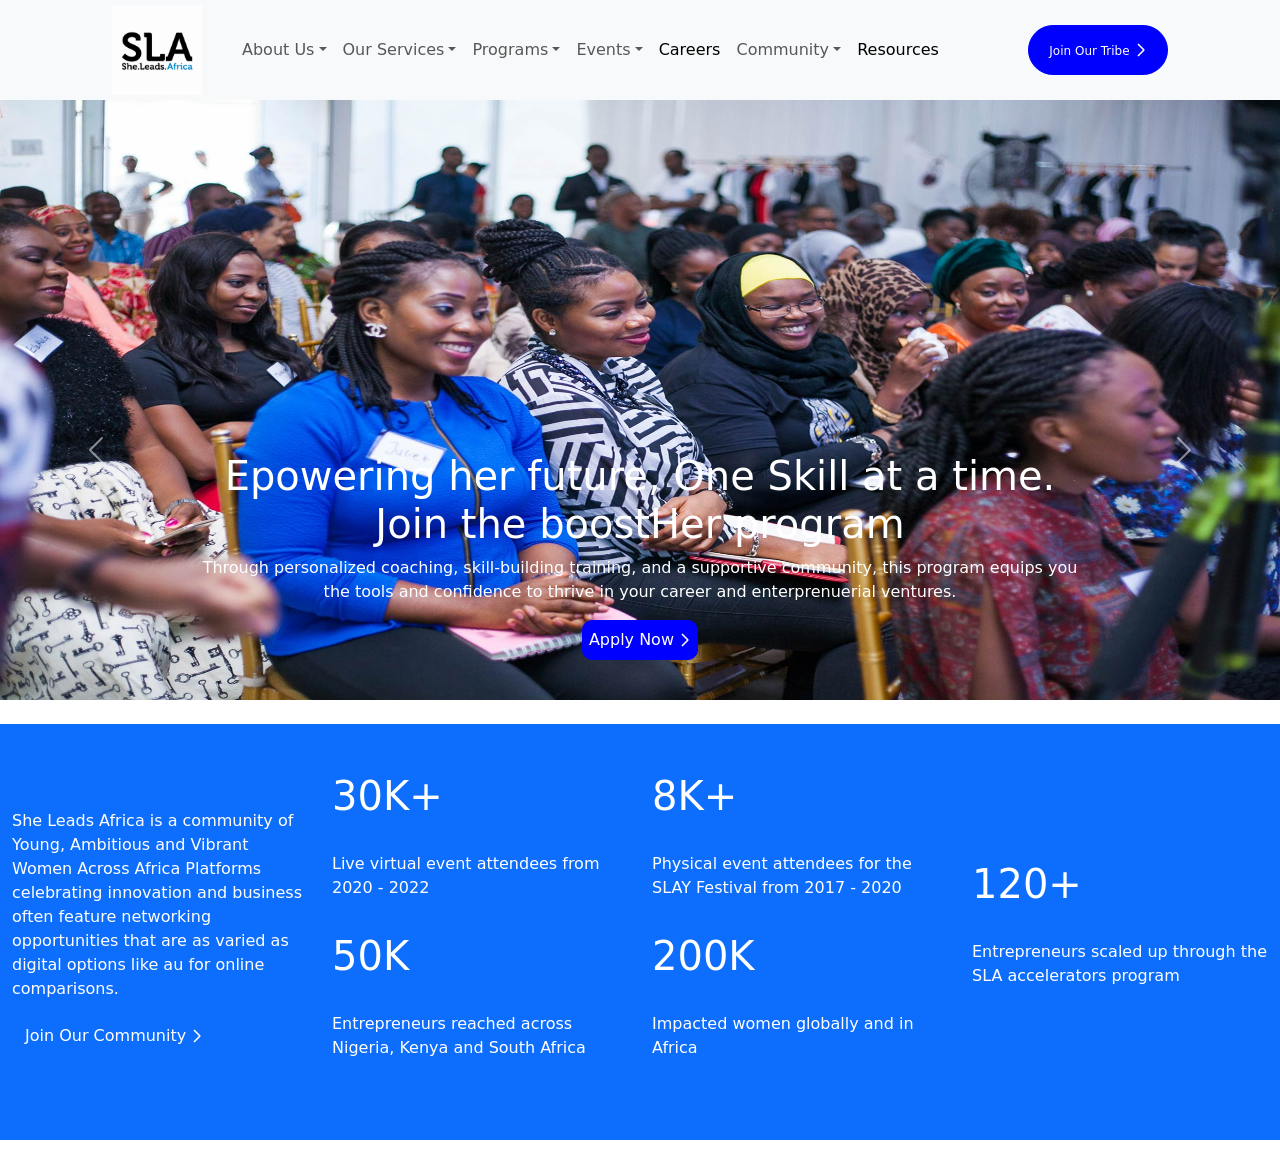
==== index.html @ 33918629 "creating HTML and CSS file" ====
<!DOCTYPE html>
<html lang="en">

<head>
    <meta charset="UTF-8">
    <meta name="viewport" content="width=device-width, initial-scale=1.0">
    <title>sheleadsafrica</title>
    <link rel="stylesheet" href="index.css">
    <link href="https://cdn.jsdelivr.net/npm/bootstrap@5.3.8/dist/css/bootstrap.min.css" rel="stylesheet"
        integrity="sha384-sRIl4kxILFvY47J16cr9ZwB07vP4J8+LH7qKQnuqkuIAvNWLzeN8tE5YBujZqJLB" crossorigin="anonymous">
</head>

<body>
    <style>
        .navbar {
            padding: 0px 100px;
        }

        #navbar-nav {
            padding: 0px 0px;

        }

        .navbar {
            text-align: center;
            align-items: center;
        }

        .navbarbtn {
            display: flex;
            justify-content: space-between;
        }

        .navbarbtn button {
            background-color: blue;
            border: 1px solid blue;
            height: 50px;
            width: 140px;
            border-radius: 30px;
        }

        .navbarbtn a {
            text-align: center;
            color: white;
            text-decoration: none;
            font-size: 12px;
        }

        .container-fluid {
            align-items: center;
        }
    </style>






    <nav class="navbar navbar-expand-lg bg-body-tertiary">
        <div class="container-fluid">
            <a class="navbar-brand" href="#"> <img width="90px" height="90px" src="./IMAGES/SLA LOGO.png"
                    alt="SLA LOGO"></a>
            <!-- <button class="navbar-toggler" type="button" data-bs-toggle="collapse"
                data-bs-target="#navbarSupportedContent" aria-controls="navbarSupportedContent" aria-expanded="false"
                aria-label="Toggle navigation">
                <span class="navbar-toggler-icon"></span>
            </button> -->
            <div class="collapse navbar-collapse" id="navbarSupportedContent">
                <ul id="navbar-nav" class="navbar-nav me-auto mb-2 mb-lg-0">
                    <li class="about-item dropdown ps-3">
                        <a class="nav-link dropdown-toggle" href="#" role="button" data-bs-toggle="dropdown"
                            aria-expanded="false">
                            About Us</a>
                        <ul class="dropdown-menu">
                            <li><a class="dropdown-item" href="#">Action</a></li>
                            <li><a class="dropdown-item" href="#">Another action</a></li>
                            <li>
                                <hr class="dropdown-divider">
                            </li>
                            <li><a class="dropdown-item" href="#">Something else here</a></li>
                        </ul>
                    </li>

                    <li class="ourservice-item dropdown">
                        <a class="nav-link dropdown-toggle" href="#" role="button" data-bs-toggle="dropdown"
                            aria-expanded="false">
                            Our Services</a>
                        <ul class="dropdown-menu">
                            <li><a class="dropdown-item" href="#">Action</a></li>
                            <li><a class="dropdown-item" href="#">Another action</a></li>
                            <li>
                                <hr class="dropdown-divider">
                            </li>
                            <li><a class="dropdown-item" href="#">Something else here</a></li>
                        </ul>
                    </li>

                    <li class="programs-item dropdown">
                        <a class="nav-link dropdown-toggle" href="#" role="button" data-bs-toggle="dropdown"
                            aria-expanded="false">
                            Programs</a>
                        <ul class="dropdown-menu">
                            <li><a class="dropdown-item" href="#">Action</a></li>
                            <li><a class="dropdown-item" href="#">Another action</a></li>
                            <li>
                                <hr class="dropdown-divider">
                            </li>
                            <li><a class="dropdown-item" href="#">Something else here</a></li>
                        </ul>
                    </li>

                    <li class="events-item dropdown">
                        <a class="nav-link dropdown-toggle" href="#" role="button" data-bs-toggle="dropdown"
                            aria-expanded="false">
                            Events</a>
                        <ul class="dropdown-menu">
                            <li><a class="dropdown-item" href="#">Action</a></li>
                            <li><a class="dropdown-item" href="#">Another action</a></li>
                            <li>
                                <hr class="dropdown-divider">
                            </li>
                            <li><a class="dropdown-item" href="#">Something else here</a></li>
                        </ul>
                    </li>

                    <li class="nav-item">
                        <a class="nav-link active" aria-current="page" href="#">Careers</a>
                    </li>

                    <li class="community-item dropdown">
                        <a class="nav-link dropdown-toggle" href="#" role="button" data-bs-toggle="dropdown"
                            aria-expanded="false">
                            Community</a>
                        <ul class="dropdown-menu">
                            <li><a class="dropdown-item" href="#">Action</a></li>
                            <li><a class="dropdown-item" href="#">Another action</a></li>
                            <li>
                                <hr class="dropdown-divider">
                            </li>
                            <li><a class="somethng-item" href="#">Something else here</a></li>
                        </ul>
                    </li>

                    <li class="resources-item">
                        <a class="nav-link active" aria-current="page" href="#">Resources</a>
                    </li>
                </ul>
                <div class="navbarbtn" role="search">
                    <div class="navbarbtn">
                        <button><a href="">Join Our Tribe</a>
                            <svg xmlns="http://www.w3.org/2000/svg" width="12" height="24" viewBox="0 0 12 24">
                                <defs>
                                    <path id="SVG1pzpbdYY" fill="#fff"
                                        d="m7.588 12.43l-1.061 1.06L.748 7.713a.996.996 0 0 1 0-1.413L6.527.52l1.06 1.06l-5.424 5.425z" />
                                </defs>
                                <use fill-rule="evenodd" href="#SVG1pzpbdYY" transform="rotate(-180 5.02 9.505)" />
                            </svg>
                        </button>
                    </div>
                </div>
            </div>
        </div>
    </nav>

    <!-- carosel section -->
    <div id="carouselExampleCaptions" class="carousel slide">
        <!-- <div class="carousel-indicators">
            <button type="button" data-bs-target="#carouselExampleCaptions" data-bs-slide-to="0" class="active"
                aria-current="true" aria-label="Slide 1"></button>
            <button type="button" data-bs-target="#carouselExampleCaptions" data-bs-slide-to="1"
                aria-label="Slide 2"></button>
            <button type="button" data-bs-target="#carouselExampleCaptions" data-bs-slide-to="2"
                aria-label="Slide 3"></button>
        </div> -->
        <div class="carousel-inner">
            <div class="carousel-item active">
                <img height="600px" src="./IMAGES/background 1.jpg" class="d-block w-100" alt="...">
                <div class="carousel-caption d-none d-md-block">
                    <h1>Epowering her future, One Skill at a time. Join the boostHer program</h1>
                    <p>Through personalized coaching, skill-building training, and a supportive community, this program
                        equips you the tools and confidence to thrive in your career and enterprenuerial ventures.</p>

                    <button id="a-background1"><a href="">Apply Now</a>
                        <svg xmlns="http://www.w3.org/2000/svg" width="12" height="24" viewBox="0 0 12 24">
                            <defs>
                                <path id="SVG1pzpbdYY" fill="#fff"
                                    d="m7.588 12.43l-1.061 1.06L.748 7.713a.996.996 0 0 1 0-1.413L6.527.52l1.06 1.06l-5.424 5.425z" />
                            </defs>
                            <use fill-rule="evenodd" href="#SVG1pzpbdYY" transform="rotate(-180 5.02 9.505)" />
                        </svg>
                    </button>
                </div>
            </div>
            <div class="carousel-item">
                <img height="600px" src="./IMAGES/background 2.jpg" class="d-block w-100" alt="...">
                <div class="carousel-caption d-none d-md-block">
                    <h1>The #1 destination for resource and program catering to smart and ambitious African women</h1>
                    <button id="a-background2"><a href="">See Our Programs</a>
                        <svg xmlns="http://www.w3.org/2000/svg" width="12" height="24" viewBox="0 0 12 24">
                            <defs>
                                <path id="SVG1pzpbdYY" fill="#fff"
                                    d="m7.588 12.43l-1.061 1.06L.748 7.713a.996.996 0 0 1 0-1.413L6.527.52l1.06 1.06l-5.424 5.425z" />
                            </defs>
                            <use fill-rule="evenodd" href="#SVG1pzpbdYY" transform="rotate(-180 5.02 9.505)" />
                        </svg>
                    </button>
            </div>
            </div>
        </div>
            <div class="carousel-item">
                <img height="600px" src="./IMAGES/background  3.jpg" class="d-block w-100" alt="...">
                <div class="carousel-caption d-none d-md-block">
                    <h1>Spark And Drive The Potential Of African Women. Sign Up For Our Newsletter.</h1>
                    <p>She Leads Africa and has empowerinf newsletter that support you in making your dream a reality! We have plenty of informative resoureces plus plenty of inspiring stories to motivate you on your journey. Sign up now let's start turning your dream into reality together.</p>
                    <button id="a-background3"><a href="">Sign Up</a>
                        <svg xmlns="http://www.w3.org/2000/svg" width="12" height="24" viewBox="0 0 12 24">
                            <defs>
                                <path id="SVG1pzpbdYY" fill="#fff"
                                    d="m7.588 12.43l-1.061 1.06L.748 7.713a.996.996 0 0 1 0-1.413L6.527.52l1.06 1.06l-5.424 5.425z" />
                            </defs>
                            <use fill-rule="evenodd" href="#SVG1pzpbdYY" transform="rotate(-180 5.02 9.505)" />
                        </svg>
                    </button>
                </div>
            </div>
        </div>
        <button class="carousel-control-prev" type="button" data-bs-target="#carouselExampleCaptions"
            data-bs-slide="prev">
            <span class="carousel-control-prev-icon" aria-hidden="true"></span>
            <span class="visually-hidden">Previous</span>
        </button>
        <button class="carousel-control-next" type="button" data-bs-target="#carouselExampleCaptions"
            data-bs-slide="next">
            <span class="carousel-control-next-icon" aria-hidden="true"></span>
            <span class="visually-hidden">Next</span>
        </button>
    </div>

    <!-- GRID WITH ITS RESPONSIVENESS IN BOOTSTRAP -->
    <div class="container-fluid">
        <div class="row align-items-center my-4 py-5 bg-primary">
            <div class="col-3">
                <p class="text-white">She Leads Africa is a community of Young, Ambitious and Vibrant Women Across Africa Platforms celebrating innovation and business often feature networking opportunities that are as varied as digital options like au for online comparisons.</p>
                <button class="btn btn-primary">Join Our Community <svg xmlns="http://www.w3.org/2000/svg" width="12" height="24" viewBox="0 0 12 24"><defs><path id="SVG1pzpbdYY" fill="#fff" d="m7.588 12.43l-1.061 1.06L.748 7.713a.996.996 0 0 1 0-1.413L6.527.52l1.06 1.06l-5.424 5.425z"/></defs><use fill-rule="evenodd" href="#SVG1pzpbdYY" transform="rotate(-180 5.02 9.505)"/></svg></button>
            </div>
            <div class="col-3">
                <h1 class="30k text-white pb-4"> 30K+</h1>
                <p class="30kpara text-white pb-3">Live virtual event attendees from 2020 - 2022</p>
                <h1 class="50k text-white pb-4">50K</h1>
                <p class="50kpara text-white pb-3">Entrepreneurs reached across Nigeria, Kenya and South Africa</p>
            </div>
            <div class="col-3">
                <h1 class="8k text-white pb-4"> 8K+</h1>
                <P class="8kpara text-white pb-3">Physical event attendees for the SLAY Festival from 2017 - 2020</P>
                <h1 class="200k text-white pb-4">200K</h1>
                <p class="200kkpara text-white pb-3">Impacted women globally and in Africa</p>
            </div>
            <div class="col-3">
                <h1 class="120+ text-white pb-4"> 120+</h1>
                <p class="120para text-white">Entrepreneurs scaled up through the SLA accelerators program</p>
            </div>
        </div>
    </div>









    <script src="https://cdn.jsdelivr.net/npm/bootstrap@5.3.8/dist/js/bootstrap.bundle.min.js"
        integrity="sha384-FKyoEForCGlyvwx9Hj09JcYn3nv7wiPVlz7YYwJrWVcXK/BmnVDxM+D2scQbITxI"
        crossorigin="anonymous"></script>
</body>

</html>
---- index.css ----
.thank{
    display: inline-flex;

}

#a-background1{
    background-color: blue;
    color: white;
    border: solid 1px blue;
    border-radius: 10px;
    text-decoration: none;
    height: 40px;
    width: 100pz;
}

#a-background1 a{
    color: white;
    text-decoration: none;    
}

#a-background2{
    background-color: blue;
    color: white;
    border: solid 1px blue;
    border-radius: 10px;
    text-decoration: none;
    height: 40px;
    width: 100pz;
}

#a-background2 a{
    color: white;
    text-decoration: none;    
}

#a-background3{
    background-color: blue;
    color: white;
    border: solid 1px blue;
    border-radius: 10px;
    text-decoration: none;
    height: 40px;
    width: 100pz;
}

#a-background3 a{
    color: white;
    text-decoration: none;    
}
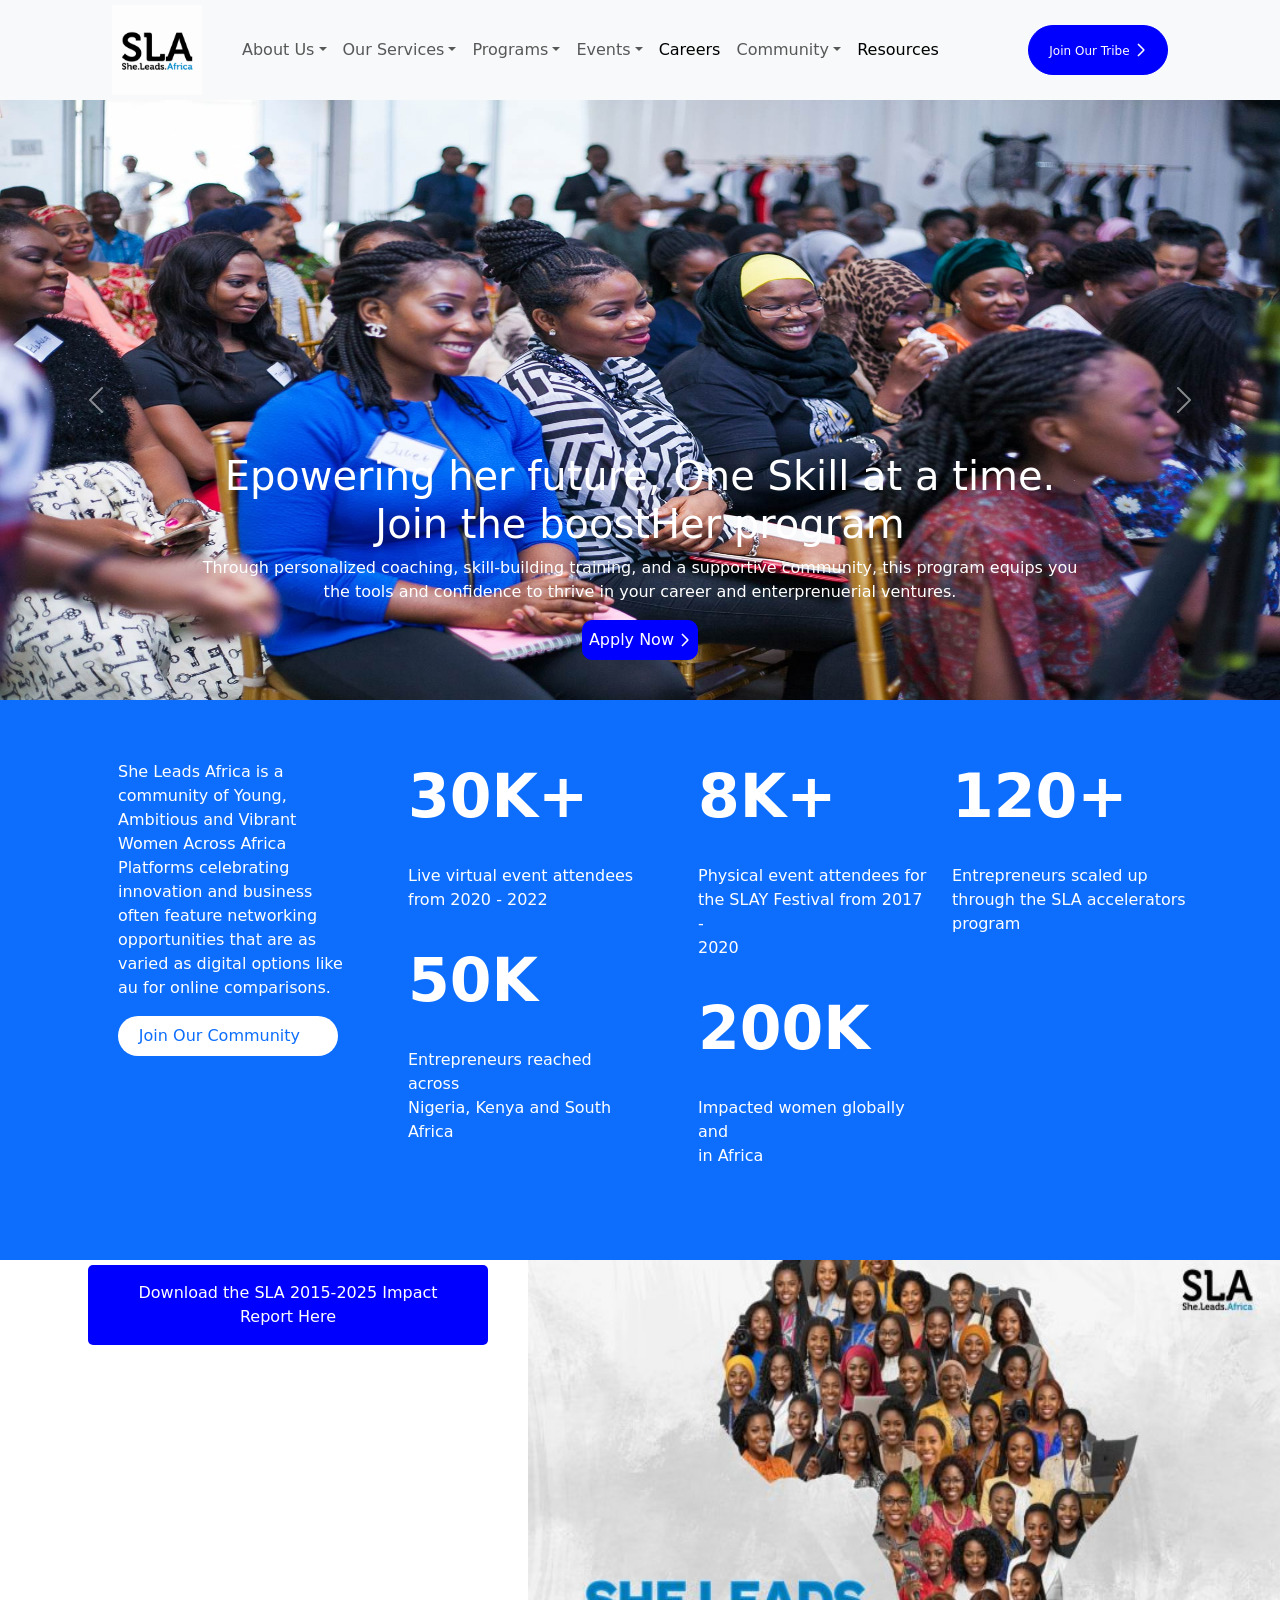
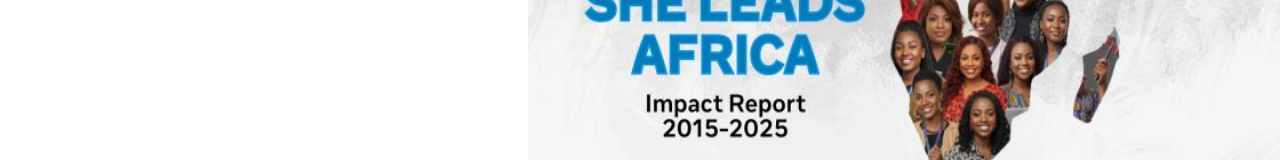
==== commit 2d047410: "creating HTML and CSS file" ====
--- a/index.html
+++ b/index.html
@@ -55,7 +55,7 @@
 
 
 
-
+    <!-- navbar -->
     <nav class="navbar navbar-expand-lg bg-body-tertiary">
         <div class="container-fluid">
             <a class="navbar-brand" href="#"> <img width="90px" height="90px" src="./IMAGES/SLA LOGO.png"
@@ -204,9 +204,8 @@
                             <use fill-rule="evenodd" href="#SVG1pzpbdYY" transform="rotate(-180 5.02 9.505)" />
                         </svg>
                     </button>
-            </div>
-            </div>
-        </div>
+                </div>
+            </div>
             <div class="carousel-item">
                 <img height="600px" src="./IMAGES/background  3.jpg" class="d-block w-100" alt="...">
                 <div class="carousel-caption d-none d-md-block">
@@ -222,7 +221,8 @@
                         </svg>
                     </button>
                 </div>
-            </div>
+        </div>
+            
         </div>
         <button class="carousel-control-prev" type="button" data-bs-target="#carouselExampleCaptions"
             data-bs-slide="prev">
@@ -238,30 +238,37 @@
 
     <!-- GRID WITH ITS RESPONSIVENESS IN BOOTSTRAP -->
     <div class="container-fluid">
-        <div class="row align-items-center my-4 py-5 bg-primary">
-            <div class="col-3">
+        <div id="firstgrid" class="row  bg-primary">
+            <div id="first-col" class="col-3 ps-5">
                 <p class="text-white">She Leads Africa is a community of Young, Ambitious and Vibrant Women Across Africa Platforms celebrating innovation and business often feature networking opportunities that are as varied as digital options like au for online comparisons.</p>
-                <button class="btn btn-primary">Join Our Community <svg xmlns="http://www.w3.org/2000/svg" width="12" height="24" viewBox="0 0 12 24"><defs><path id="SVG1pzpbdYY" fill="#fff" d="m7.588 12.43l-1.061 1.06L.748 7.713a.996.996 0 0 1 0-1.413L6.527.52l1.06 1.06l-5.424 5.425z"/></defs><use fill-rule="evenodd" href="#SVG1pzpbdYY" transform="rotate(-180 5.02 9.505)"/></svg></button>
-            </div>
-            <div class="col-3">
-                <h1 class="30k text-white pb-4"> 30K+</h1>
-                <p class="30kpara text-white pb-3">Live virtual event attendees from 2020 - 2022</p>
-                <h1 class="50k text-white pb-4">50K</h1>
-                <p class="50kpara text-white pb-3">Entrepreneurs reached across Nigeria, Kenya and South Africa</p>
-            </div>
-            <div class="col-3">
-                <h1 class="8k text-white pb-4"> 8K+</h1>
-                <P class="8kpara text-white pb-3">Physical event attendees for the SLAY Festival from 2017 - 2020</P>
-                <h1 class="200k text-white pb-4">200K</h1>
-                <p class="200kkpara text-white pb-3">Impacted women globally and in Africa</p>
-            </div>
-            <div class="col-3">
-                <h1 class="120+ text-white pb-4"> 120+</h1>
-                <p class="120para text-white">Entrepreneurs scaled up through the SLA accelerators program</p>
+                <button id="gridbutton" class="btn text-primary">Join Our Community <svg xmlns="http://www.w3.org/2000/svg" width="12" height="24" viewBox="0 0 12 24"><defs><path id="SVG1pzpbdYY" fill="#fff" d="m7.588 12.43l-1.061 1.06L.748 7.713a.996.996 0 0 1 0-1.413L6.527.52l1.06 1.06l-5.424 5.425z"/></defs><use fill-rule="evenodd" href="#SVG1pzpbdYY" transform="rotate(-180 5.02 9.505)"/></svg></button>
+            </div>
+            <div class="col-3 ps-5">
+                <h1 id="gridheading" class="30k text-white pb-4"> 30K+</h1>
+                <p class="30kpara text-white pb-3">Live virtual event attendees <br> from 2020 - 2022</p>
+                <h1 id="gridheading" class="50k text-white pb-4">50K</h1>
+                <p class="50kpara text-white pb-3">Entrepreneurs reached across <br> Nigeria, Kenya and South <br> Africa</p>
+            </div>
+            <div class="col-3 ps-5">
+                <h1 id="gridheading" class="8k text-white pb-4"> 8K+</h1>
+                <P class="8kpara text-white pb-3">Physical event attendees for <br> the SLAY Festival from 2017 -<br> 2020</P>
+                <h1 id="gridheading" class="200k text-white pb-4">200K</h1>
+                <p class="200kkpara text-white pb-3">Impacted women globally and <br> in Africa</p>
+            </div>
+            <div class="col-3 ps-(-5)">
+                <h1 id="gridheading" class="120+ text-white pb-4"> 120+</h1>
+                <p class="120para text-white">Entrepreneurs scaled up<br> through the SLA accelerators<br> program</p>
             </div>
         </div>
     </div>
 
+    <!-- flex -->
+    <div class="d-flex flex-column flex-sm-column flex-md-row justify-content-between  mx-5 align-items-top">
+        <div>
+            <button id="download" > <a href="">Download the SLA 2015-2025 Impact <br> Report Here</a></button>
+        </div>
+        <img height="500px" width="800px" src="./IMAGES/sheleadsafrica map.jpg" alt="">
+    </div>
 
 
 
--- a/index.css
+++ b/index.css
@@ -46,4 +46,39 @@
 #a-background3 a{
     color: white;
     text-decoration: none;    
-}+}
+/* grid */
+
+#firstgrid{
+    padding: 60px 50px 60px 70px;
+}
+
+#gridbutton{
+    width: 220px;
+    height: 40px;
+    border-radius: 50px;
+    color: white;
+    background-color: white;
+}
+
+#gridheading{
+    font-size: 60px;
+    font-weight: 700;
+}
+
+/* flex */
+
+#download{
+    background-color: blue;
+    color: white;
+    margin: 5px 40px;
+    border: solid 0px blue;
+    border-radius: 5px;
+    width: 400px;
+    height: 80px;    
+}
+#download a{
+    color: white;
+    text-decoration: none;
+}
+    
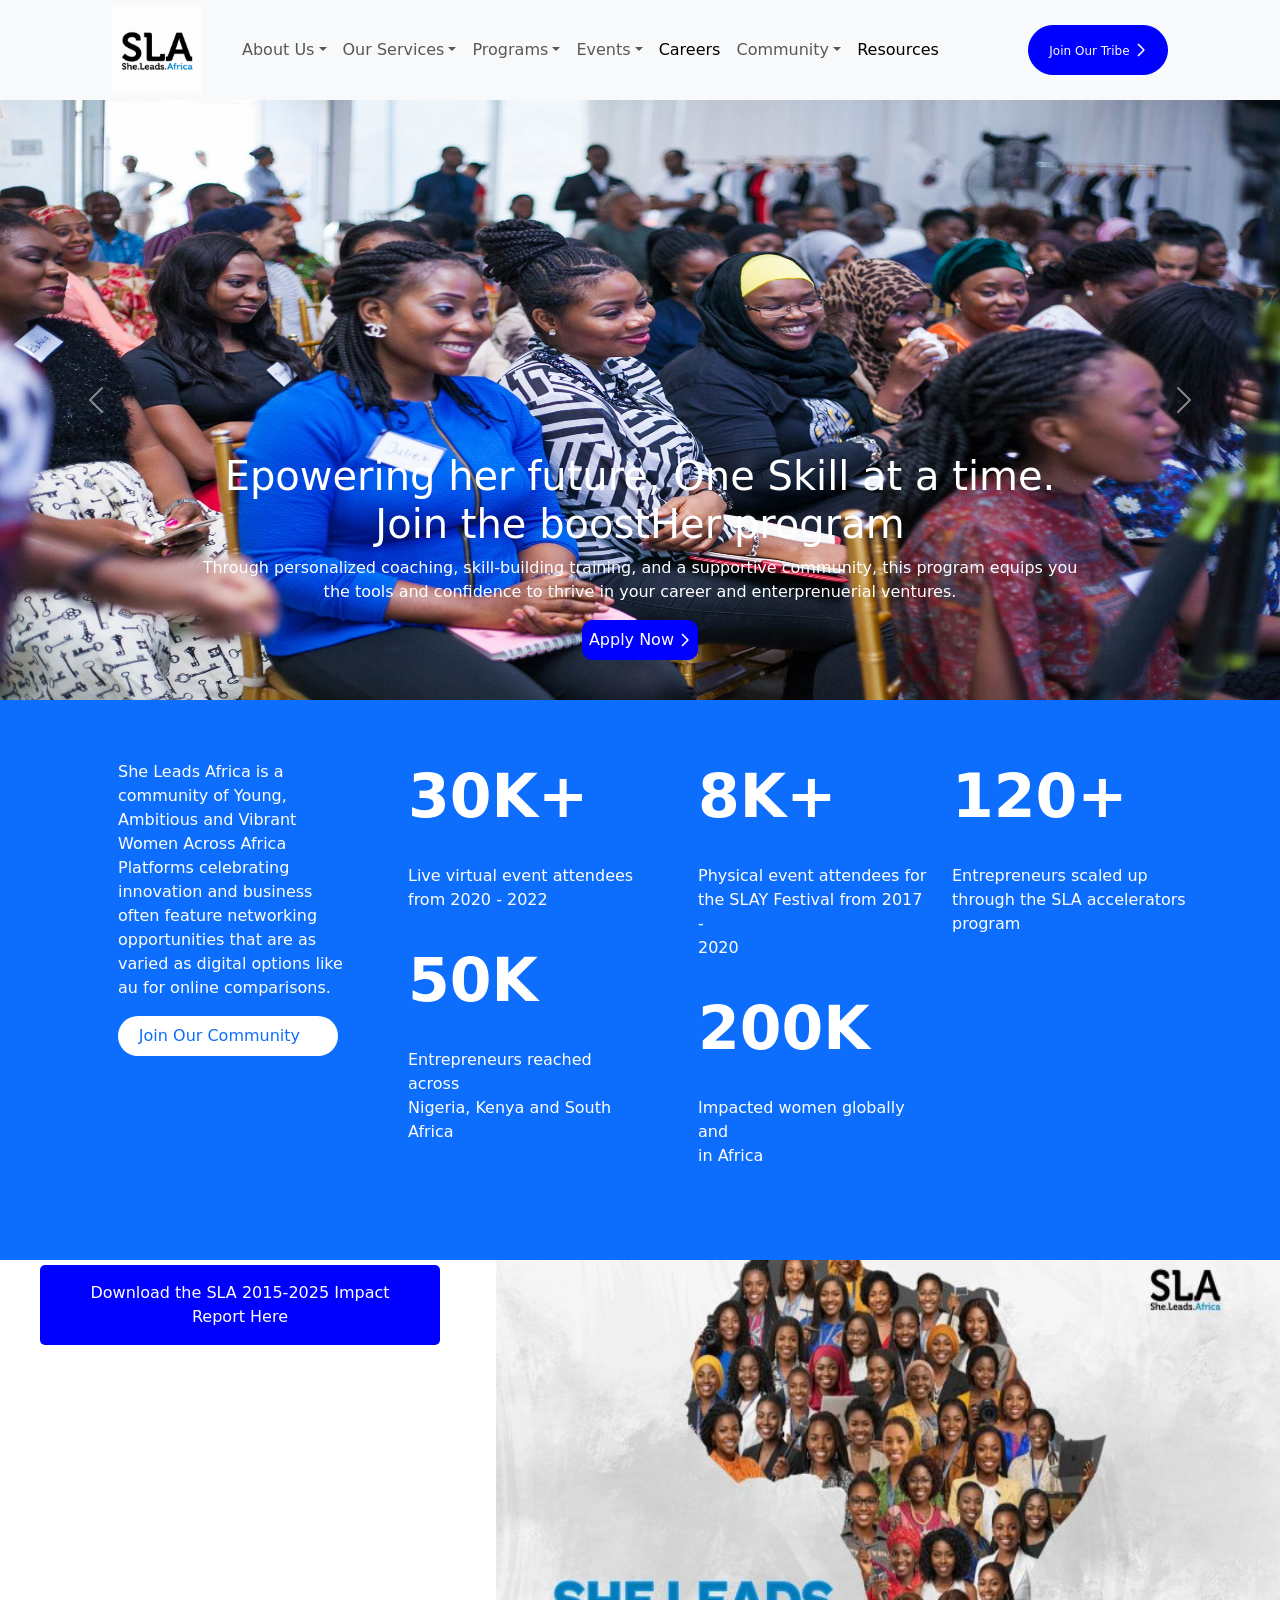
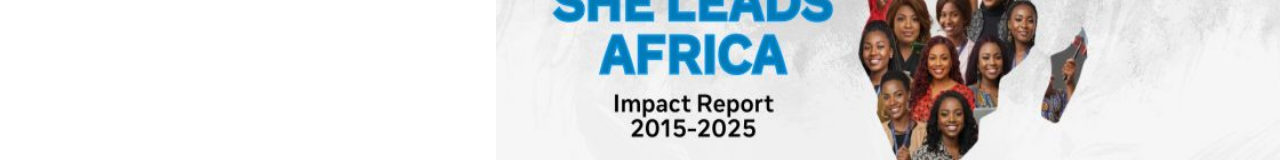
==== commit 3dc14793: "adding HTML and CSS file" ====
--- a/index.html
+++ b/index.html
@@ -72,12 +72,8 @@
                             aria-expanded="false">
                             About Us</a>
                         <ul class="dropdown-menu">
-                            <li><a class="dropdown-item" href="#">Action</a></li>
-                            <li><a class="dropdown-item" href="#">Another action</a></li>
-                            <li>
-                                <hr class="dropdown-divider">
-                            </li>
-                            <li><a class="dropdown-item" href="#">Something else here</a></li>
+                            <li><a class="dropdown-item" href="#">Who We Are</a></li>
+                            <li><a class="dropdown-item" href="#">Our Journey</a></li>
                         </ul>
                     </li>
 
@@ -88,10 +84,6 @@
                         <ul class="dropdown-menu">
                             <li><a class="dropdown-item" href="#">Action</a></li>
                             <li><a class="dropdown-item" href="#">Another action</a></li>
-                            <li>
-                                <hr class="dropdown-divider">
-                            </li>
-                            <li><a class="dropdown-item" href="#">Something else here</a></li>
                         </ul>
                     </li>
 
@@ -102,10 +94,6 @@
                         <ul class="dropdown-menu">
                             <li><a class="dropdown-item" href="#">Action</a></li>
                             <li><a class="dropdown-item" href="#">Another action</a></li>
-                            <li>
-                                <hr class="dropdown-divider">
-                            </li>
-                            <li><a class="dropdown-item" href="#">Something else here</a></li>
                         </ul>
                     </li>
 
@@ -116,10 +104,9 @@
                         <ul class="dropdown-menu">
                             <li><a class="dropdown-item" href="#">Action</a></li>
                             <li><a class="dropdown-item" href="#">Another action</a></li>
-                            <li>
-                                <hr class="dropdown-divider">
-                            </li>
-                            <li><a class="dropdown-item" href="#">Something else here</a></li>
+                            <li><a class="dropdown-item" href="#">Another action</a></li>
+                            <li><a class="dropdown-item" href="#">Another action</a></li>
+                            <li><a class="dropdown-item" href="#">Another action</a></li>
                         </ul>
                     </li>
 
@@ -134,10 +121,6 @@
                         <ul class="dropdown-menu">
                             <li><a class="dropdown-item" href="#">Action</a></li>
                             <li><a class="dropdown-item" href="#">Another action</a></li>
-                            <li>
-                                <hr class="dropdown-divider">
-                            </li>
-                            <li><a class="somethng-item" href="#">Something else here</a></li>
                         </ul>
                     </li>
 
@@ -210,7 +193,9 @@
                 <img height="600px" src="./IMAGES/background  3.jpg" class="d-block w-100" alt="...">
                 <div class="carousel-caption d-none d-md-block">
                     <h1>Spark And Drive The Potential Of African Women. Sign Up For Our Newsletter.</h1>
-                    <p>She Leads Africa and has empowerinf newsletter that support you in making your dream a reality! We have plenty of informative resoureces plus plenty of inspiring stories to motivate you on your journey. Sign up now let's start turning your dream into reality together.</p>
+                    <p>She Leads Africa and has empowerinf newsletter that support you in making your dream a reality!
+                        We have plenty of informative resoureces plus plenty of inspiring stories to motivate you on
+                        your journey. Sign up now let's start turning your dream into reality together.</p>
                     <button id="a-background3"><a href="">Sign Up</a>
                         <svg xmlns="http://www.w3.org/2000/svg" width="12" height="24" viewBox="0 0 12 24">
                             <defs>
@@ -221,8 +206,8 @@
                         </svg>
                     </button>
                 </div>
-        </div>
-            
+            </div>
+
         </div>
         <button class="carousel-control-prev" type="button" data-bs-target="#carouselExampleCaptions"
             data-bs-slide="prev">
@@ -240,18 +225,29 @@
     <div class="container-fluid">
         <div id="firstgrid" class="row  bg-primary">
             <div id="first-col" class="col-3 ps-5">
-                <p class="text-white">She Leads Africa is a community of Young, Ambitious and Vibrant Women Across Africa Platforms celebrating innovation and business often feature networking opportunities that are as varied as digital options like au for online comparisons.</p>
-                <button id="gridbutton" class="btn text-primary">Join Our Community <svg xmlns="http://www.w3.org/2000/svg" width="12" height="24" viewBox="0 0 12 24"><defs><path id="SVG1pzpbdYY" fill="#fff" d="m7.588 12.43l-1.061 1.06L.748 7.713a.996.996 0 0 1 0-1.413L6.527.52l1.06 1.06l-5.424 5.425z"/></defs><use fill-rule="evenodd" href="#SVG1pzpbdYY" transform="rotate(-180 5.02 9.505)"/></svg></button>
+                <p class="text-white">She Leads Africa is a community of Young, Ambitious and Vibrant Women Across
+                    Africa Platforms celebrating innovation and business often feature networking opportunities that are
+                    as varied as digital options like au for online comparisons.</p>
+                <button id="gridbutton" class="btn text-primary">Join Our Community <svg
+                        xmlns="http://www.w3.org/2000/svg" width="12" height="24" viewBox="0 0 12 24">
+                        <defs>
+                            <path id="SVG1pzpbdYY" fill="#fff"
+                                d="m7.588 12.43l-1.061 1.06L.748 7.713a.996.996 0 0 1 0-1.413L6.527.52l1.06 1.06l-5.424 5.425z" />
+                        </defs>
+                        <use fill-rule="evenodd" href="#SVG1pzpbdYY" transform="rotate(-180 5.02 9.505)" />
+                    </svg></button>
             </div>
             <div class="col-3 ps-5">
                 <h1 id="gridheading" class="30k text-white pb-4"> 30K+</h1>
                 <p class="30kpara text-white pb-3">Live virtual event attendees <br> from 2020 - 2022</p>
                 <h1 id="gridheading" class="50k text-white pb-4">50K</h1>
-                <p class="50kpara text-white pb-3">Entrepreneurs reached across <br> Nigeria, Kenya and South <br> Africa</p>
+                <p class="50kpara text-white pb-3">Entrepreneurs reached across <br> Nigeria, Kenya and South <br>
+                    Africa</p>
             </div>
             <div class="col-3 ps-5">
                 <h1 id="gridheading" class="8k text-white pb-4"> 8K+</h1>
-                <P class="8kpara text-white pb-3">Physical event attendees for <br> the SLAY Festival from 2017 -<br> 2020</P>
+                <P class="8kpara text-white pb-3">Physical event attendees for <br> the SLAY Festival from 2017 -<br>
+                    2020</P>
                 <h1 id="gridheading" class="200k text-white pb-4">200K</h1>
                 <p class="200kkpara text-white pb-3">Impacted women globally and <br> in Africa</p>
             </div>
@@ -263,13 +259,16 @@
     </div>
 
     <!-- flex -->
-    <div class="d-flex flex-column flex-sm-column flex-md-row justify-content-between  mx-5 align-items-top">
-        <div>
-            <button id="download" > <a href="">Download the SLA 2015-2025 Impact <br> Report Here</a></button>
-        </div>
-        <img height="500px" width="800px" src="./IMAGES/sheleadsafrica map.jpg" alt="">
+    
+
+    <div class="d-flex">
+        <div class="flex-shrink-0">
+            <button id="download"> <a href="">Download the SLA 2015-2025 Impact <br> Report Here</a></button>
+        </div>
+        <div class="flex-grow-1 ms-3">
+            <img height="500px" width="800px" src="./IMAGES/sheleadsafrica map.jpg" alt="">
+        </div>
     </div>
-
 
 
 
--- a/index.css
+++ b/index.css
@@ -1,9 +1,9 @@
-.thank{
+.thank {
     display: inline-flex;
 
 }
 
-#a-background1{
+#a-background1 {
     background-color: blue;
     color: white;
     border: solid 1px blue;
@@ -13,12 +13,12 @@
     width: 100pz;
 }
 
-#a-background1 a{
+#a-background1 a {
     color: white;
-    text-decoration: none;    
+    text-decoration: none;
 }
 
-#a-background2{
+#a-background2 {
     background-color: blue;
     color: white;
     border: solid 1px blue;
@@ -28,12 +28,12 @@
     width: 100pz;
 }
 
-#a-background2 a{
+#a-background2 a {
     color: white;
-    text-decoration: none;    
+    text-decoration: none;
 }
 
-#a-background3{
+#a-background3 {
     background-color: blue;
     color: white;
     border: solid 1px blue;
@@ -43,17 +43,18 @@
     width: 100pz;
 }
 
-#a-background3 a{
+#a-background3 a {
     color: white;
-    text-decoration: none;    
+    text-decoration: none;
 }
+
 /* grid */
 
-#firstgrid{
+#firstgrid {
     padding: 60px 50px 60px 70px;
 }
 
-#gridbutton{
+#gridbutton {
     width: 220px;
     height: 40px;
     border-radius: 50px;
@@ -61,24 +62,40 @@
     background-color: white;
 }
 
-#gridheading{
+#gridheading {
     font-size: 60px;
     font-weight: 700;
 }
 
 /* flex */
 
-#download{
+#download {
     background-color: blue;
     color: white;
     margin: 5px 40px;
     border: solid 0px blue;
     border-radius: 5px;
     width: 400px;
-    height: 80px;    
+    height: 80px;
 }
-#download a{
+
+#download a {
     color: white;
     text-decoration: none;
 }
-    +
+/* HERO SECCTION 1 */
+.card-title {
+    color: white;
+    margin-top: 350px;
+    font-size: 45px;
+    padding-left: 100px;
+}
+
+.card-img {
+    object-fit: cover;
+    height: 470px;
+}
+
+/* HERO SECTION 2 */
+
